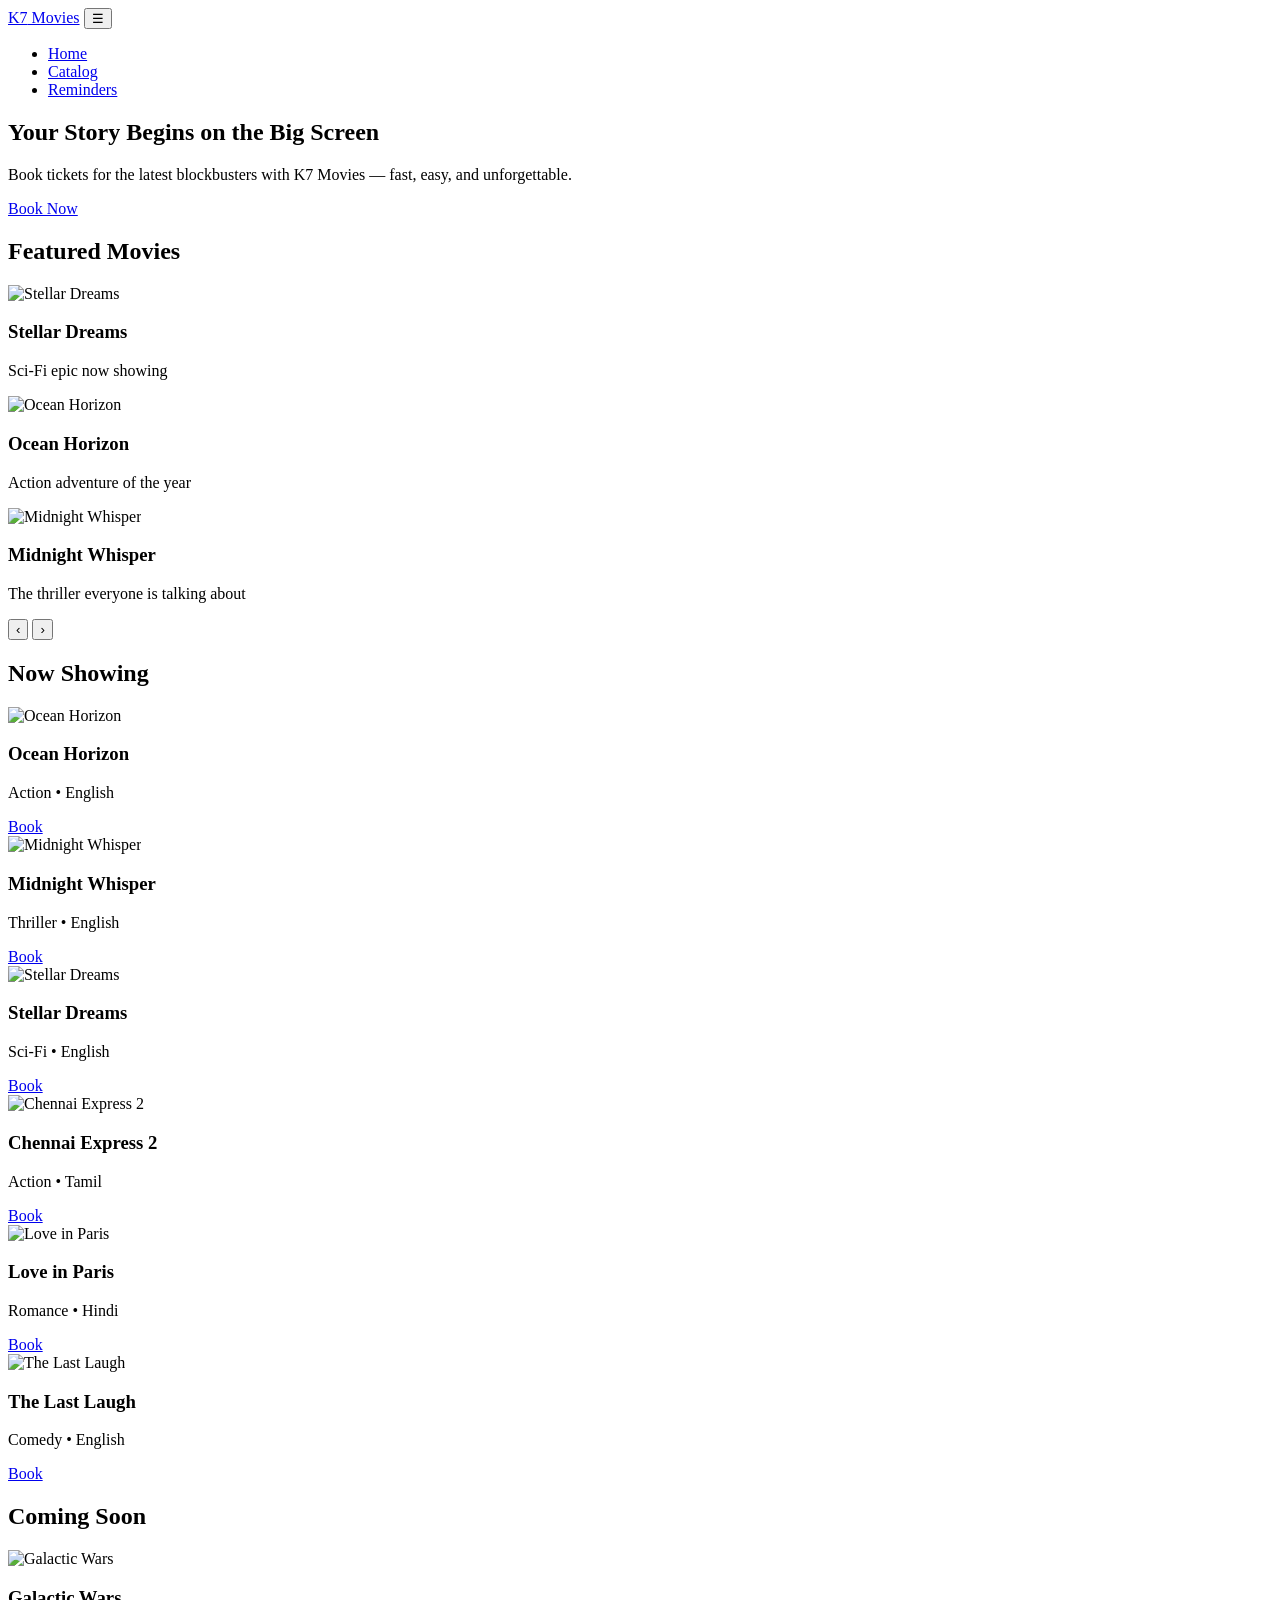
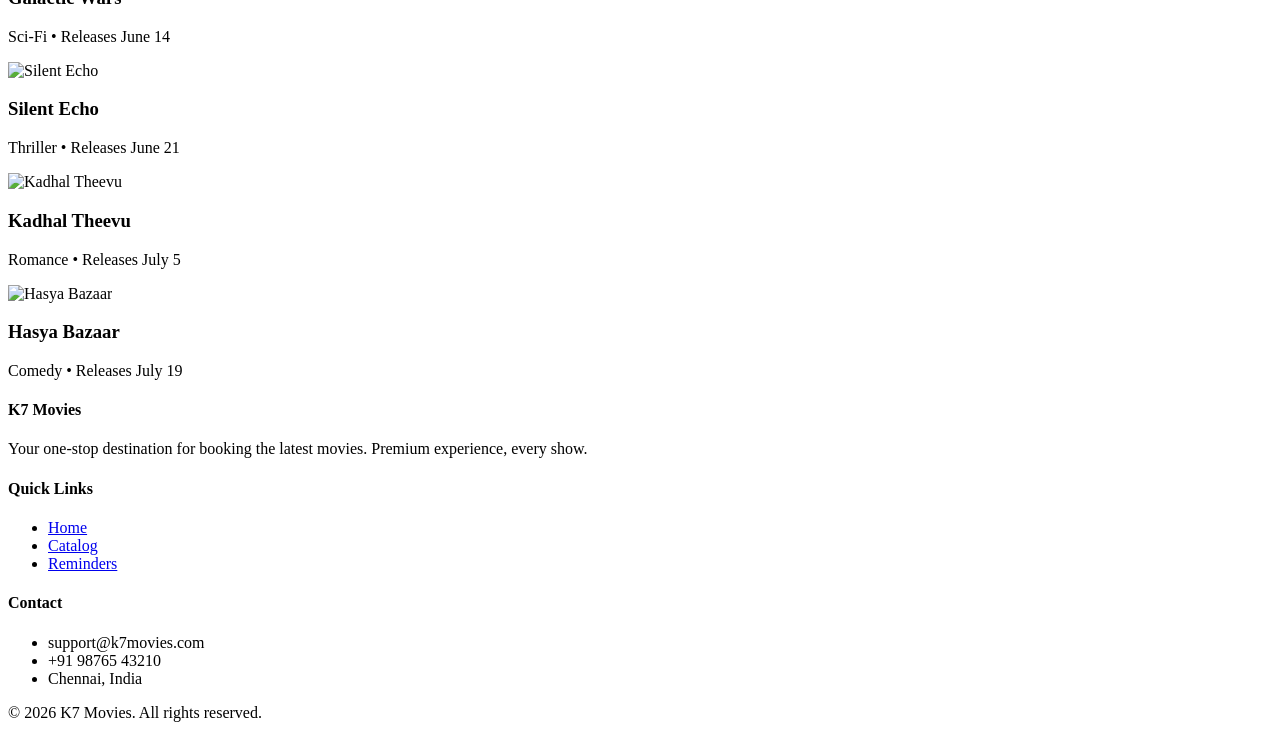
==== index.html @ d570a9d4 "Add files via upload" ====
<!DOCTYPE html>
<html lang="en">
<head>
  <meta charset="UTF-8">
  <meta name="viewport" content="width=device-width, initial-scale=1.0">
  <title>K7 Movies — Book Your Show</title>
  <link rel="preconnect" href="https://fonts.googleapis.com">
  <link rel="preconnect" href="https://fonts.gstatic.com" crossorigin>
  <link href="https://fonts.googleapis.com/css2?family=Poppins:wght@400;500;600;700&display=swap" rel="stylesheet">
  <link rel="stylesheet" href="css/styles.css">
</head>
<body>
  <header class="header">
    <nav class="nav">
      <a href="index.html" class="logo">K7<span> Movies</span></a>
      <button class="menu-toggle" id="menuToggle" aria-label="Toggle menu">☰</button>
      <ul class="nav-links" id="navLinks">
        <li><a href="index.html">Home</a></li>
        <li><a href="catalog.html">Catalog</a></li>
        <li><a href="reminder.html">Reminders</a></li>
      </ul>
    </nav>
  </header>

  <main>
    <!-- Hero banner -->
    <section class="hero">
      <div class="hero-content">
        <h1>Your Story Begins on the Big Screen</h1>
        <p>Book tickets for the latest blockbusters with K7 Movies — fast, easy, and unforgettable.</p>
        <a href="catalog.html" class="btn">Book Now</a>
      </div>
    </section>

    <!-- Featured carousel -->
    <section class="section" id="featured">
      <h2 class="section-title">Featured Movies</h2>
      <div class="carousel">
        <div class="carousel-track">
          <div class="carousel-slide">
            <img src="https://placehold.co/1200x500/0A2540/FFFFFF?text=Stellar+Dreams" alt="Stellar Dreams">
            <div class="carousel-caption"><h3>Stellar Dreams</h3><p>Sci-Fi epic now showing</p></div>
          </div>
          <div class="carousel-slide">
            <img src="https://placehold.co/1200x500/1E5AA8/FFFFFF?text=Ocean+Horizon" alt="Ocean Horizon">
            <div class="carousel-caption"><h3>Ocean Horizon</h3><p>Action adventure of the year</p></div>
          </div>
          <div class="carousel-slide">
            <img src="https://placehold.co/1200x500/4A90E2/FFFFFF?text=Midnight+Whisper" alt="Midnight Whisper">
            <div class="carousel-caption"><h3>Midnight Whisper</h3><p>The thriller everyone is talking about</p></div>
          </div>
        </div>
        <button class="carousel-btn prev" aria-label="Previous slide">‹</button>
        <button class="carousel-btn next" aria-label="Next slide">›</button>
        <div class="carousel-dots"></div>
      </div>
    </section>

    <!-- Now Showing -->
    <section class="section" id="now-showing">
      <h2 class="section-title">Now Showing</h2>
      <div class="movie-grid">
        <article class="movie-card">
          <img src="https://placehold.co/300x420/0A2540/FFFFFF?text=Ocean+Horizon" alt="Ocean Horizon">
          <div class="movie-info">
            <h3>Ocean Horizon</h3>
            <p class="meta">Action • English</p>
            <a href="catalog.html" class="btn">Book</a>
          </div>
        </article>
        <article class="movie-card">
          <img src="https://placehold.co/300x420/1E5AA8/FFFFFF?text=Midnight+Whisper" alt="Midnight Whisper">
          <div class="movie-info">
            <h3>Midnight Whisper</h3>
            <p class="meta">Thriller • English</p>
            <a href="catalog.html" class="btn">Book</a>
          </div>
        </article>
        <article class="movie-card">
          <img src="https://placehold.co/300x420/4A90E2/FFFFFF?text=Stellar+Dreams" alt="Stellar Dreams">
          <div class="movie-info">
            <h3>Stellar Dreams</h3>
            <p class="meta">Sci-Fi • English</p>
            <a href="catalog.html" class="btn">Book</a>
          </div>
        </article>
        <article class="movie-card">
          <img src="https://placehold.co/300x420/0A2540/FFFFFF?text=Chennai+Express" alt="Chennai Express 2">
          <div class="movie-info">
            <h3>Chennai Express 2</h3>
            <p class="meta">Action • Tamil</p>
            <a href="catalog.html" class="btn">Book</a>
          </div>
        </article>
        <article class="movie-card">
          <img src="https://placehold.co/300x420/1E5AA8/FFFFFF?text=Love+in+Paris" alt="Love in Paris">
          <div class="movie-info">
            <h3>Love in Paris</h3>
            <p class="meta">Romance • Hindi</p>
            <a href="catalog.html" class="btn">Book</a>
          </div>
        </article>
        <article class="movie-card">
          <img src="https://placehold.co/300x420/4A90E2/FFFFFF?text=The+Last+Laugh" alt="The Last Laugh">
          <div class="movie-info">
            <h3>The Last Laugh</h3>
            <p class="meta">Comedy • English</p>
            <a href="catalog.html" class="btn">Book</a>
          </div>
        </article>
      </div>
    </section>

    <!-- Coming Soon -->
    <section class="section" id="coming-soon">
      <h2 class="section-title">Coming Soon</h2>
      <div class="movie-grid">
        <article class="movie-card">
          <img src="https://placehold.co/300x420/0A2540/FFFFFF?text=Galactic+Wars" alt="Galactic Wars">
          <div class="movie-info"><h3>Galactic Wars</h3><p class="meta">Sci-Fi • Releases June 14</p></div>
        </article>
        <article class="movie-card">
          <img src="https://placehold.co/300x420/1E5AA8/FFFFFF?text=Silent+Echo" alt="Silent Echo">
          <div class="movie-info"><h3>Silent Echo</h3><p class="meta">Thriller • Releases June 21</p></div>
        </article>
        <article class="movie-card">
          <img src="https://placehold.co/300x420/4A90E2/FFFFFF?text=Kadhal+Theevu" alt="Kadhal Theevu">
          <div class="movie-info"><h3>Kadhal Theevu</h3><p class="meta">Romance • Releases July 5</p></div>
        </article>
        <article class="movie-card">
          <img src="https://placehold.co/300x420/0A2540/FFFFFF?text=Hasya+Bazaar" alt="Hasya Bazaar">
          <div class="movie-info"><h3>Hasya Bazaar</h3><p class="meta">Comedy • Releases July 19</p></div>
        </article>
      </div>
    </section>
  </main>

  <footer class="footer">
    <div class="footer-content">
      <div>
        <h4>K7 Movies</h4>
        <p>Your one-stop destination for booking the latest movies. Premium experience, every show.</p>
      </div>
      <div>
        <h4>Quick Links</h4>
        <ul>
          <li><a href="index.html">Home</a></li>
          <li><a href="catalog.html">Catalog</a></li>
          <li><a href="reminder.html">Reminders</a></li>
        </ul>
      </div>
      <div>
        <h4>Contact</h4>
        <ul>
          <li>support@k7movies.com</li>
          <li>+91 98765 43210</li>
          <li>Chennai, India</li>
        </ul>
      </div>
    </div>
    <div class="footer-bottom">© 2026 K7 Movies. All rights reserved.</div>
  </footer>

  <script src="js/main.js"></script>
</body>
</html>
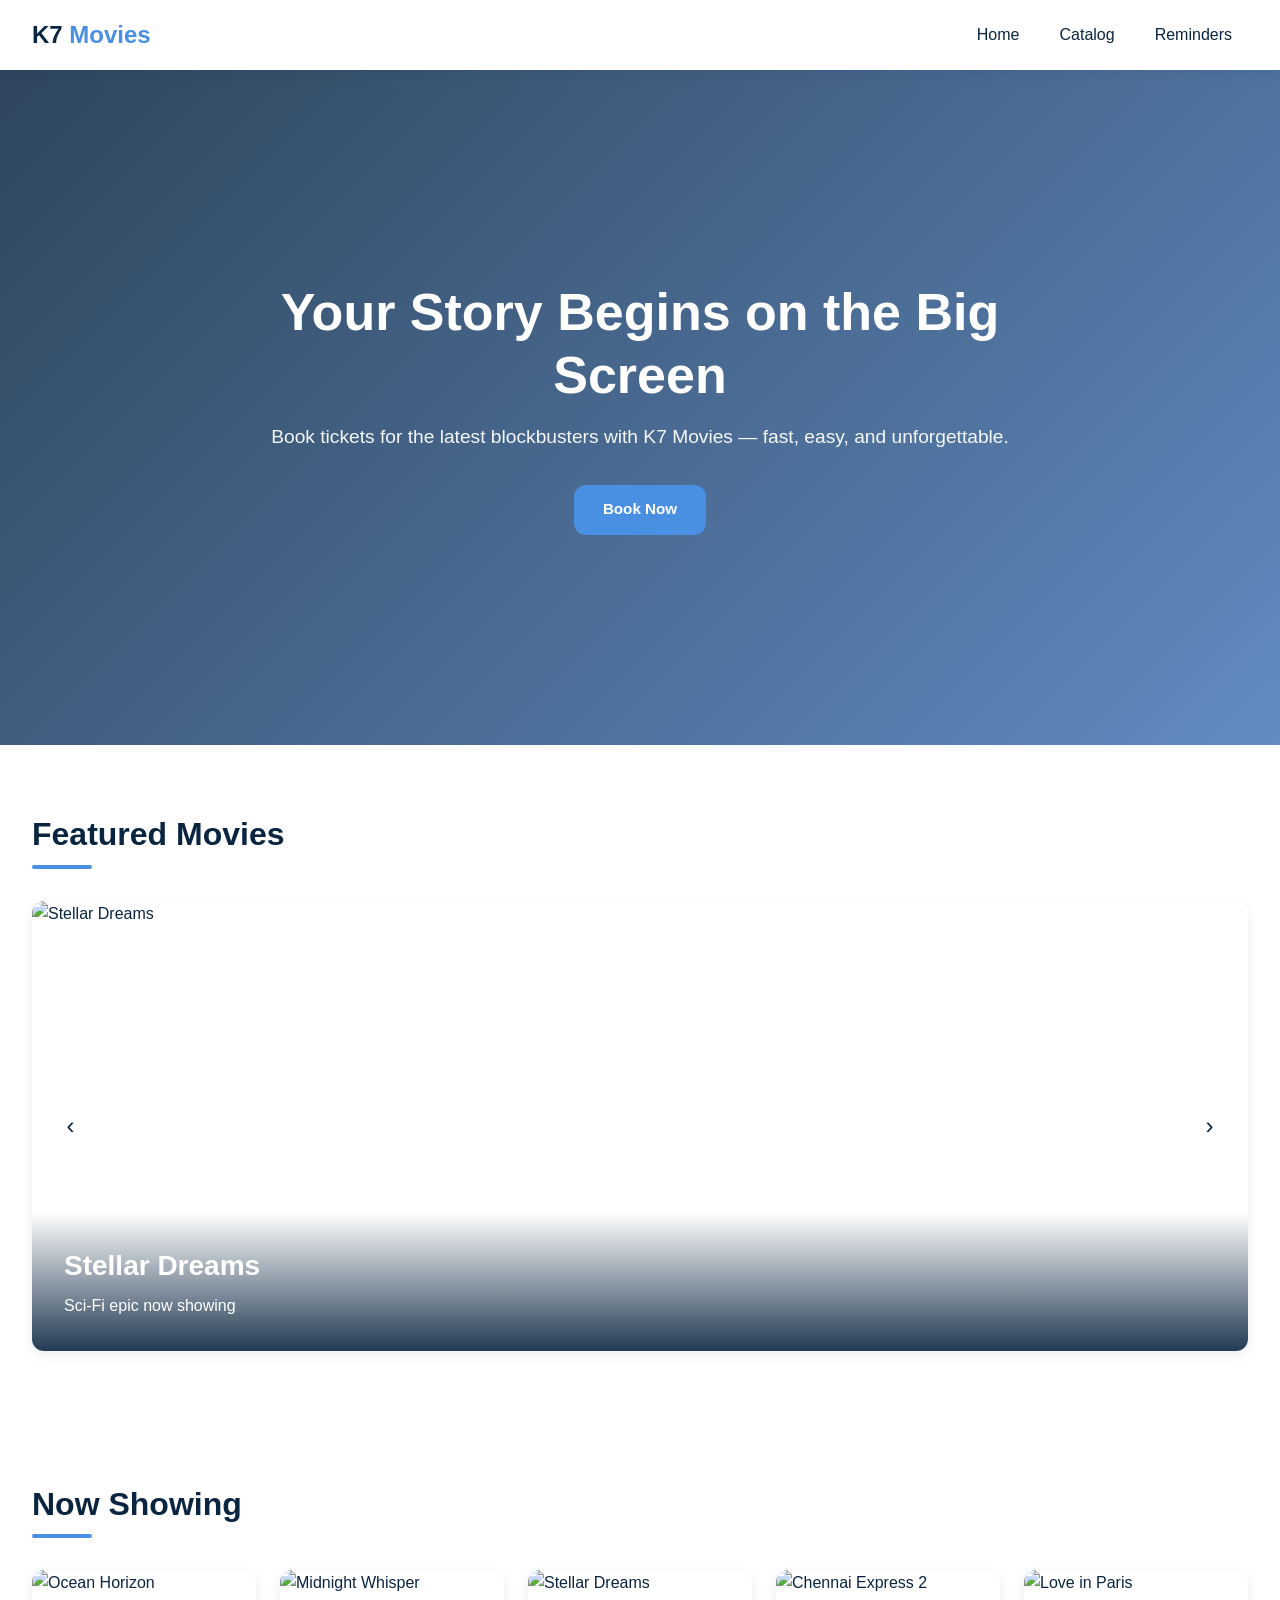
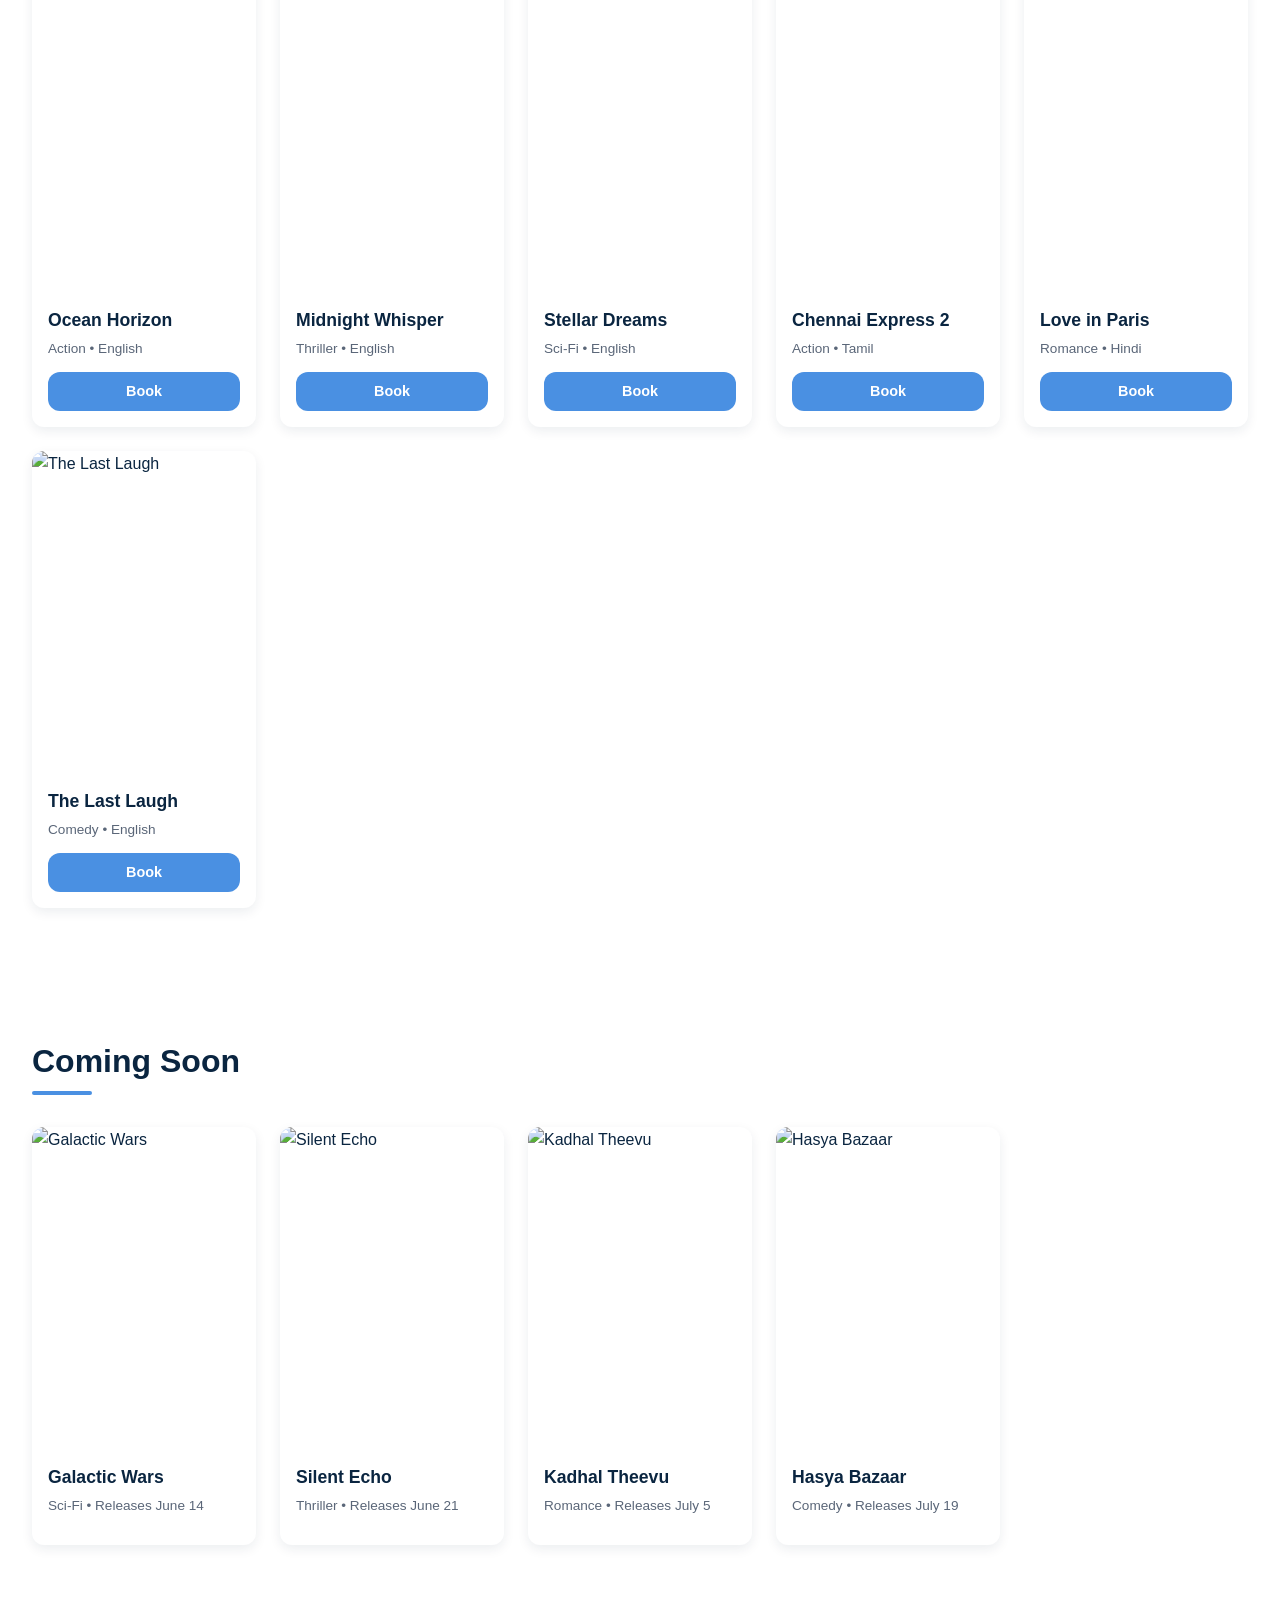
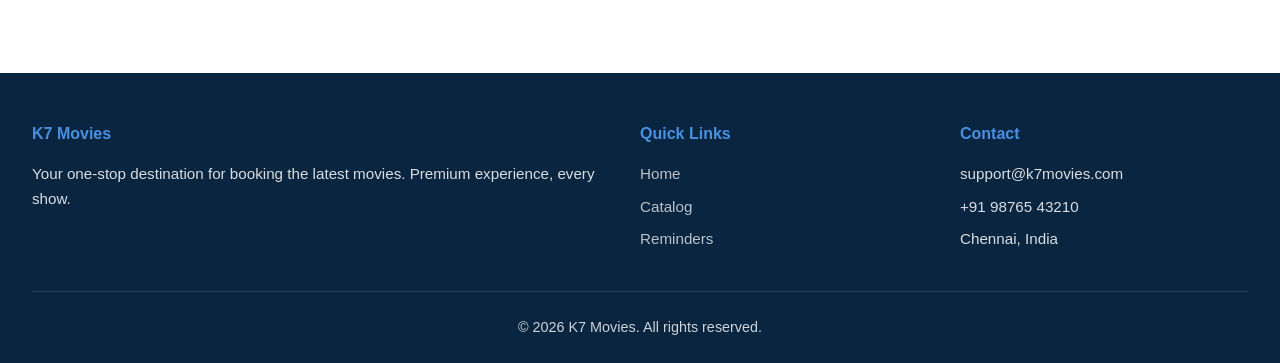
==== commit f431c1db: "Update index.html" ====
--- a/index.html
+++ b/index.html
@@ -7,7 +7,7 @@
   <link rel="preconnect" href="https://fonts.googleapis.com">
   <link rel="preconnect" href="https://fonts.gstatic.com" crossorigin>
   <link href="https://fonts.googleapis.com/css2?family=Poppins:wght@400;500;600;700&display=swap" rel="stylesheet">
-  <link rel="stylesheet" href="css/styles.css">
+  <link rel="stylesheet" href="styles.css">
 </head>
 <body>
   <header class="header">
@@ -163,4 +163,4 @@
 
   <script src="js/main.js"></script>
 </body>
-</html>+</html>
--- a/styles.css
+++ b/styles.css
@@ -0,0 +1,583 @@
+/* ============================================
+   K7 MOVIES — Shared Stylesheet
+   Blue & White palette
+   ============================================ */
+
+:root {
+  --primary-dark: #0A2540;
+  --primary: #1E5AA8;
+  --primary-light: #4A90E2;
+  --white: #FFFFFF;
+  --light-grey: #F4F7FB;
+  --grey: #C5CDD8;
+  --text-dark: #0A2540;
+  --text-grey: #5A6678;
+  --shadow: 0 4px 12px rgba(10, 37, 64, 0.08);
+  --shadow-hover: 0 8px 24px rgba(10, 37, 64, 0.15);
+  --radius: 12px;
+  --transition: all 0.3s ease;
+}
+
+/* Reset */
+* { margin: 0; padding: 0; box-sizing: border-box; }
+html { scroll-behavior: smooth; }
+body {
+  font-family: 'Poppins', sans-serif;
+  background-color: var(--white);
+  color: var(--text-dark);
+  line-height: 1.6;
+}
+a { text-decoration: none; color: inherit; }
+button { cursor: pointer; font-family: inherit; border: none; }
+img { max-width: 100%; display: block; }
+
+/* ===== Header / Nav ===== */
+.header {
+  position: sticky; top: 0;
+  background: var(--white);
+  box-shadow: var(--shadow);
+  z-index: 100;
+}
+.nav {
+  display: flex;
+  justify-content: space-between;
+  align-items: center;
+  padding: 1rem 2rem;
+  max-width: 1400px;
+  margin: 0 auto;
+  position: relative;
+}
+.logo { font-size: 1.5rem; font-weight: 700; color: var(--primary-dark); }
+.logo span { color: var(--primary-light); }
+.nav-links { display: flex; list-style: none; gap: 0.5rem; }
+.nav-links a {
+  color: var(--primary-dark);
+  font-weight: 500;
+  padding: 0.5rem 1rem;
+  border-radius: var(--radius);
+  transition: var(--transition);
+}
+.nav-links a:hover, .nav-links a.active {
+  background: var(--primary-light);
+  color: var(--white);
+}
+.menu-toggle {
+  display: none;
+  background: none;
+  font-size: 1.5rem;
+  color: var(--primary-dark);
+}
+
+/* ===== Hero ===== */
+.hero {
+  position: relative;
+  min-height: 75vh;
+  display: flex;
+  align-items: center;
+  justify-content: center;
+  text-align: center;
+  background:
+    linear-gradient(135deg, rgba(10,37,64,0.85), rgba(30,90,168,0.7)),
+    url('https://placehold.co/1920x1080/0A2540/4A90E2?text=K7+Movies') center/cover;
+  color: var(--white);
+  padding: 2rem;
+}
+.hero-content { max-width: 800px; }
+.hero h1 { font-size: 3.25rem; font-weight: 700; margin-bottom: 1rem; line-height: 1.2; }
+.hero p { font-size: 1.2rem; margin-bottom: 2rem; opacity: 0.95; }
+
+/* ===== Buttons ===== */
+.btn {
+  display: inline-block;
+  padding: 0.8rem 1.8rem;
+  background: var(--primary-light);
+  color: var(--white);
+  border-radius: var(--radius);
+  font-weight: 600;
+  transition: var(--transition);
+  font-size: 0.95rem;
+  text-align: center;
+}
+.btn:hover {
+  background: var(--white);
+  color: var(--primary);
+  transform: translateY(-2px);
+  box-shadow: var(--shadow-hover);
+}
+
+/* ===== Sections ===== */
+.section {
+  padding: 4rem 2rem;
+  max-width: 1400px;
+  margin: 0 auto;
+}
+.section-title {
+  font-size: 2rem;
+  font-weight: 700;
+  margin-bottom: 2rem;
+  color: var(--primary-dark);
+  position: relative;
+  padding-bottom: 0.5rem;
+}
+.section-title::after {
+  content: '';
+  position: absolute;
+  left: 0; bottom: 0;
+  width: 60px; height: 4px;
+  background: var(--primary-light);
+  border-radius: 2px;
+}
+
+/* ===== Carousel ===== */
+.carousel {
+  position: relative;
+  overflow: hidden;
+  border-radius: var(--radius);
+  box-shadow: var(--shadow);
+}
+.carousel-track {
+  display: flex;
+  transition: transform 0.6s ease;
+}
+.carousel-slide { min-width: 100%; position: relative; }
+.carousel-slide img {
+  width: 100%; height: 450px;
+  object-fit: cover;
+}
+.carousel-caption {
+  position: absolute;
+  bottom: 0; left: 0; right: 0;
+  padding: 2rem;
+  background: linear-gradient(transparent, rgba(10,37,64,0.9));
+  color: var(--white);
+}
+.carousel-caption h3 { font-size: 1.75rem; margin-bottom: 0.25rem; }
+.carousel-btn {
+  position: absolute;
+  top: 50%;
+  transform: translateY(-50%);
+  background: rgba(255,255,255,0.9);
+  color: var(--primary-dark);
+  width: 45px; height: 45px;
+  border-radius: 50%;
+  font-size: 1.5rem;
+  display: flex; align-items: center; justify-content: center;
+  transition: var(--transition);
+}
+.carousel-btn:hover { background: var(--primary-light); color: var(--white); }
+.carousel-btn.prev { left: 1rem; }
+.carousel-btn.next { right: 1rem; }
+.carousel-dots {
+  position: absolute;
+  bottom: 1rem;
+  left: 50%;
+  transform: translateX(-50%);
+  display: flex; gap: 0.5rem;
+}
+.dot {
+  width: 10px; height: 10px;
+  border-radius: 50%;
+  background: rgba(255,255,255,0.5);
+  cursor: pointer;
+  transition: var(--transition);
+}
+.dot.active { background: var(--white); width: 25px; border-radius: 5px; }
+
+/* ===== Movie grid + cards ===== */
+.movie-grid {
+  display: grid;
+  grid-template-columns: repeat(auto-fill, minmax(220px, 1fr));
+  gap: 1.5rem;
+}
+.movie-card {
+  background: var(--white);
+  border-radius: var(--radius);
+  overflow: hidden;
+  box-shadow: var(--shadow);
+  transition: var(--transition);
+  cursor: pointer;
+  display: flex;
+  flex-direction: column;
+}
+.movie-card:hover {
+  transform: translateY(-5px);
+  box-shadow: var(--shadow-hover);
+}
+.movie-card img { width: 100%; height: 320px; object-fit: cover; }
+.movie-info {
+  padding: 1rem;
+  flex: 1;
+  display: flex;
+  flex-direction: column;
+}
+.movie-info h3 {
+  font-size: 1.1rem;
+  font-weight: 600;
+  margin-bottom: 0.25rem;
+  color: var(--primary-dark);
+}
+.movie-info .meta {
+  font-size: 0.85rem;
+  color: var(--text-grey);
+  margin-bottom: 0.75rem;
+}
+.movie-info .rating {
+  display: inline-block;
+  background: var(--primary-light);
+  color: var(--white);
+  padding: 0.2rem 0.55rem;
+  border-radius: 4px;
+  font-size: 0.8rem;
+  font-weight: 600;
+  margin-bottom: 0.75rem;
+  width: fit-content;
+}
+.movie-card .btn {
+  padding: 0.5rem 1rem;
+  font-size: 0.9rem;
+  margin-top: auto;
+}
+
+/* ===== Filter bar ===== */
+.filter-bar {
+  background: var(--light-grey);
+  padding: 1.5rem;
+  border-radius: var(--radius);
+  margin-bottom: 2rem;
+  display: grid;
+  grid-template-columns: 1fr 1fr 2fr;
+  gap: 1rem;
+}
+.filter-bar select, .filter-bar input {
+  padding: 0.75rem 1rem;
+  border: 1px solid var(--grey);
+  border-radius: var(--radius);
+  font-family: inherit;
+  font-size: 0.95rem;
+  background: var(--white);
+  color: var(--text-dark);
+}
+.filter-bar select:focus, .filter-bar input:focus {
+  outline: none;
+  border-color: var(--primary-light);
+  box-shadow: 0 0 0 3px rgba(74,144,226,0.15);
+}
+
+/* ===== Modal ===== */
+.modal-overlay {
+  display: none;
+  position: fixed;
+  inset: 0;
+  background: rgba(10,37,64,0.7);
+  z-index: 200;
+  align-items: flex-start;
+  justify-content: center;
+  overflow-y: auto;
+  padding: 2rem 1rem;
+}
+.modal-overlay.active { display: flex; }
+.modal {
+  background: var(--white);
+  border-radius: var(--radius);
+  max-width: 900px;
+  width: 100%;
+  padding: 2rem;
+  position: relative;
+}
+.modal-close {
+  position: absolute;
+  top: 1rem; right: 1rem;
+  background: var(--light-grey);
+  color: var(--primary-dark);
+  width: 36px; height: 36px;
+  border-radius: 50%;
+  font-size: 1.4rem;
+  display: flex; align-items: center; justify-content: center;
+  transition: var(--transition);
+}
+.modal-close:hover { background: var(--primary-light); color: var(--white); }
+
+.modal-header {
+  display: flex;
+  gap: 1.5rem;
+  margin-bottom: 1.5rem;
+  flex-wrap: wrap;
+}
+.modal-header img {
+  width: 200px; height: 280px;
+  object-fit: cover;
+  border-radius: var(--radius);
+}
+.modal-header-info { flex: 1; min-width: 250px; }
+.modal-header-info h2 { color: var(--primary-dark); margin-bottom: 0.5rem; }
+
+.modal-section { margin-bottom: 1.5rem; }
+.modal-section h3 {
+  color: var(--primary-dark);
+  margin-bottom: 0.75rem;
+  font-size: 1.1rem;
+}
+
+/* ===== Show timings ===== */
+.timings { display: flex; gap: 0.75rem; flex-wrap: wrap; }
+.time-btn {
+  padding: 0.6rem 1.2rem;
+  background: var(--white);
+  border: 2px solid var(--primary-light);
+  color: var(--primary);
+  border-radius: var(--radius);
+  font-weight: 500;
+  transition: var(--transition);
+}
+.time-btn:hover, .time-btn.active {
+  background: var(--primary-light);
+  color: var(--white);
+}
+
+/* ===== Seats ===== */
+.screen {
+  background: linear-gradient(180deg, var(--primary-light), transparent);
+  height: 32px;
+  border-radius: 50% 50% 0 0 / 100% 100% 0 0;
+  margin-bottom: 2rem;
+  text-align: center;
+  color: var(--primary-dark);
+  font-weight: 600;
+  font-size: 0.85rem;
+  padding-top: 6px;
+  letter-spacing: 2px;
+}
+.seat-grid {
+  display: grid;
+  grid-template-columns: auto repeat(10, 1fr);
+  gap: 0.4rem;
+  max-width: 600px;
+  margin: 0 auto 1.5rem;
+}
+.row-label {
+  display: flex;
+  align-items: center;
+  justify-content: center;
+  font-weight: 600;
+  color: var(--text-grey);
+  font-size: 0.85rem;
+}
+.seat {
+  aspect-ratio: 1;
+  border: 2px solid var(--primary-light);
+  background: var(--white);
+  border-radius: 6px;
+  font-size: 0.7rem;
+  color: var(--text-grey);
+  display: flex; align-items: center; justify-content: center;
+  transition: var(--transition);
+}
+.seat:hover:not(.booked) { background: var(--light-grey); transform: scale(1.05); }
+.seat.selected {
+  background: var(--primary-light);
+  color: var(--white);
+  border-color: var(--primary);
+}
+.seat.booked {
+  background: var(--grey);
+  border-color: var(--grey);
+  color: var(--text-grey);
+  cursor: not-allowed;
+}
+.seat-legend {
+  display: flex;
+  justify-content: center;
+  gap: 1.5rem;
+  flex-wrap: wrap;
+  margin-bottom: 1.5rem;
+  font-size: 0.85rem;
+  color: var(--text-grey);
+}
+.legend-item { display: flex; align-items: center; gap: 0.5rem; }
+.legend-box {
+  width: 18px; height: 18px;
+  border-radius: 4px;
+  border: 2px solid var(--primary-light);
+}
+.legend-box.selected { background: var(--primary-light); }
+.legend-box.booked { background: var(--grey); border-color: var(--grey); }
+
+.booking-summary {
+  background: var(--light-grey);
+  padding: 1rem 1.25rem;
+  border-radius: var(--radius);
+  display: flex;
+  justify-content: space-between;
+  align-items: center;
+  flex-wrap: wrap;
+  gap: 1rem;
+}
+.summary-info strong { color: var(--primary-dark); }
+
+/* ===== Reminder page ===== */
+.booking-card {
+  background: var(--white);
+  border-radius: var(--radius);
+  box-shadow: var(--shadow);
+  padding: 2rem;
+  max-width: 700px;
+  margin: 0 auto 2rem;
+  border-top: 5px solid var(--primary-light);
+}
+.booking-card h2 { color: var(--primary-dark); margin-bottom: 1.5rem; }
+.booking-details {
+  display: grid;
+  grid-template-columns: 1fr 1fr;
+  gap: 1rem;
+}
+.detail-item {
+  background: var(--light-grey);
+  padding: 1rem;
+  border-radius: var(--radius);
+}
+.detail-item .label {
+  font-size: 0.85rem;
+  color: var(--text-grey);
+  margin-bottom: 0.25rem;
+}
+.detail-item .value {
+  font-weight: 600;
+  color: var(--primary-dark);
+  font-size: 1.05rem;
+}
+
+.countdown {
+  background: linear-gradient(135deg, var(--primary-dark), var(--primary));
+  color: var(--white);
+  padding: 2rem;
+  border-radius: var(--radius);
+  text-align: center;
+}
+.countdown h3 { margin-bottom: 1rem; font-weight: 500; }
+.countdown-timer {
+  display: flex;
+  justify-content: center;
+  gap: 1rem;
+  flex-wrap: wrap;
+}
+.time-unit {
+  background: rgba(255,255,255,0.15);
+  padding: 1rem;
+  border-radius: var(--radius);
+  min-width: 80px;
+}
+.time-unit .number {
+  font-size: 2rem;
+  font-weight: 700;
+  display: block;
+}
+.time-unit .label {
+  font-size: 0.75rem;
+  opacity: 0.9;
+  text-transform: uppercase;
+  letter-spacing: 1px;
+}
+
+.notifications { max-width: 700px; margin: 0 auto; }
+.notifications .section-title { font-size: 1.5rem; margin-bottom: 1rem; }
+.notification {
+  background: var(--white);
+  border-left: 4px solid var(--primary-light);
+  padding: 1rem;
+  border-radius: var(--radius);
+  box-shadow: var(--shadow);
+  margin-bottom: 0.75rem;
+  display: flex;
+  align-items: center;
+  gap: 1rem;
+}
+.notification .icon {
+  width: 40px; height: 40px;
+  border-radius: 50%;
+  background: var(--light-grey);
+  display: flex; align-items: center; justify-content: center;
+  font-size: 1.2rem;
+  flex-shrink: 0;
+}
+.notification .msg { color: var(--text-dark); font-weight: 500; }
+.notification .time { font-size: 0.8rem; color: var(--text-grey); }
+
+.empty-state {
+  text-align: center;
+  padding: 3rem 1rem;
+  color: var(--text-grey);
+  grid-column: 1 / -1;
+}
+
+/* ===== Footer ===== */
+.footer {
+  background: var(--primary-dark);
+  color: var(--white);
+  padding: 3rem 2rem 1.5rem;
+  margin-top: 4rem;
+}
+.footer-content {
+  max-width: 1400px;
+  margin: 0 auto 2rem;
+  display: grid;
+  grid-template-columns: 2fr 1fr 1fr;
+  gap: 2rem;
+}
+.footer h4 { margin-bottom: 1rem; color: var(--primary-light); }
+.footer ul { list-style: none; }
+.footer ul li { margin-bottom: 0.5rem; }
+.footer ul li a, .footer p, .footer ul li {
+  color: var(--white);
+  opacity: 0.85;
+  font-size: 0.95rem;
+  transition: var(--transition);
+}
+.footer ul li a:hover { opacity: 1; color: var(--primary-light); }
+.footer-bottom {
+  text-align: center;
+  padding-top: 1.5rem;
+  border-top: 1px solid rgba(255,255,255,0.15);
+  font-size: 0.9rem;
+  opacity: 0.8;
+}
+
+/* ===== Responsive ===== */
+@media (max-width: 768px) {
+  .menu-toggle { display: block; }
+  .nav-links {
+    position: absolute;
+    top: 100%; left: 0; right: 0;
+    background: var(--white);
+    flex-direction: column;
+    padding: 1rem;
+    box-shadow: var(--shadow);
+    display: none;
+  }
+  .nav-links.active { display: flex; }
+  .hero h1 { font-size: 2.25rem; }
+  .hero p { font-size: 1rem; }
+  .section { padding: 2.5rem 1rem; }
+  .section-title { font-size: 1.5rem; }
+  .filter-bar { grid-template-columns: 1fr; }
+  .footer-content { grid-template-columns: 1fr; text-align: center; }
+  .carousel-slide img { height: 280px; }
+  .carousel-caption { padding: 1rem; }
+  .carousel-caption h3 { font-size: 1.25rem; }
+  .booking-details { grid-template-columns: 1fr; }
+  .modal { padding: 1.5rem; }
+  .modal-header img { width: 140px; height: 200px; margin: 0 auto; }
+  .seat-grid { gap: 0.25rem; max-width: 100%; }
+  .seat { font-size: 0.6rem; }
+  .time-unit { min-width: 65px; padding: 0.75rem 0.5rem; }
+  .time-unit .number { font-size: 1.5rem; }
+}
+
+@media (max-width: 480px) {
+  .movie-grid { grid-template-columns: repeat(2, 1fr); gap: 0.75rem; }
+  .movie-card img { height: 220px; }
+  .movie-info h3 { font-size: 0.95rem; }
+  .hero h1 { font-size: 1.75rem; }
+  .nav { padding: 1rem; }
+  .seat-grid { gap: 0.2rem; }
+  .row-label { font-size: 0.7rem; }
+}
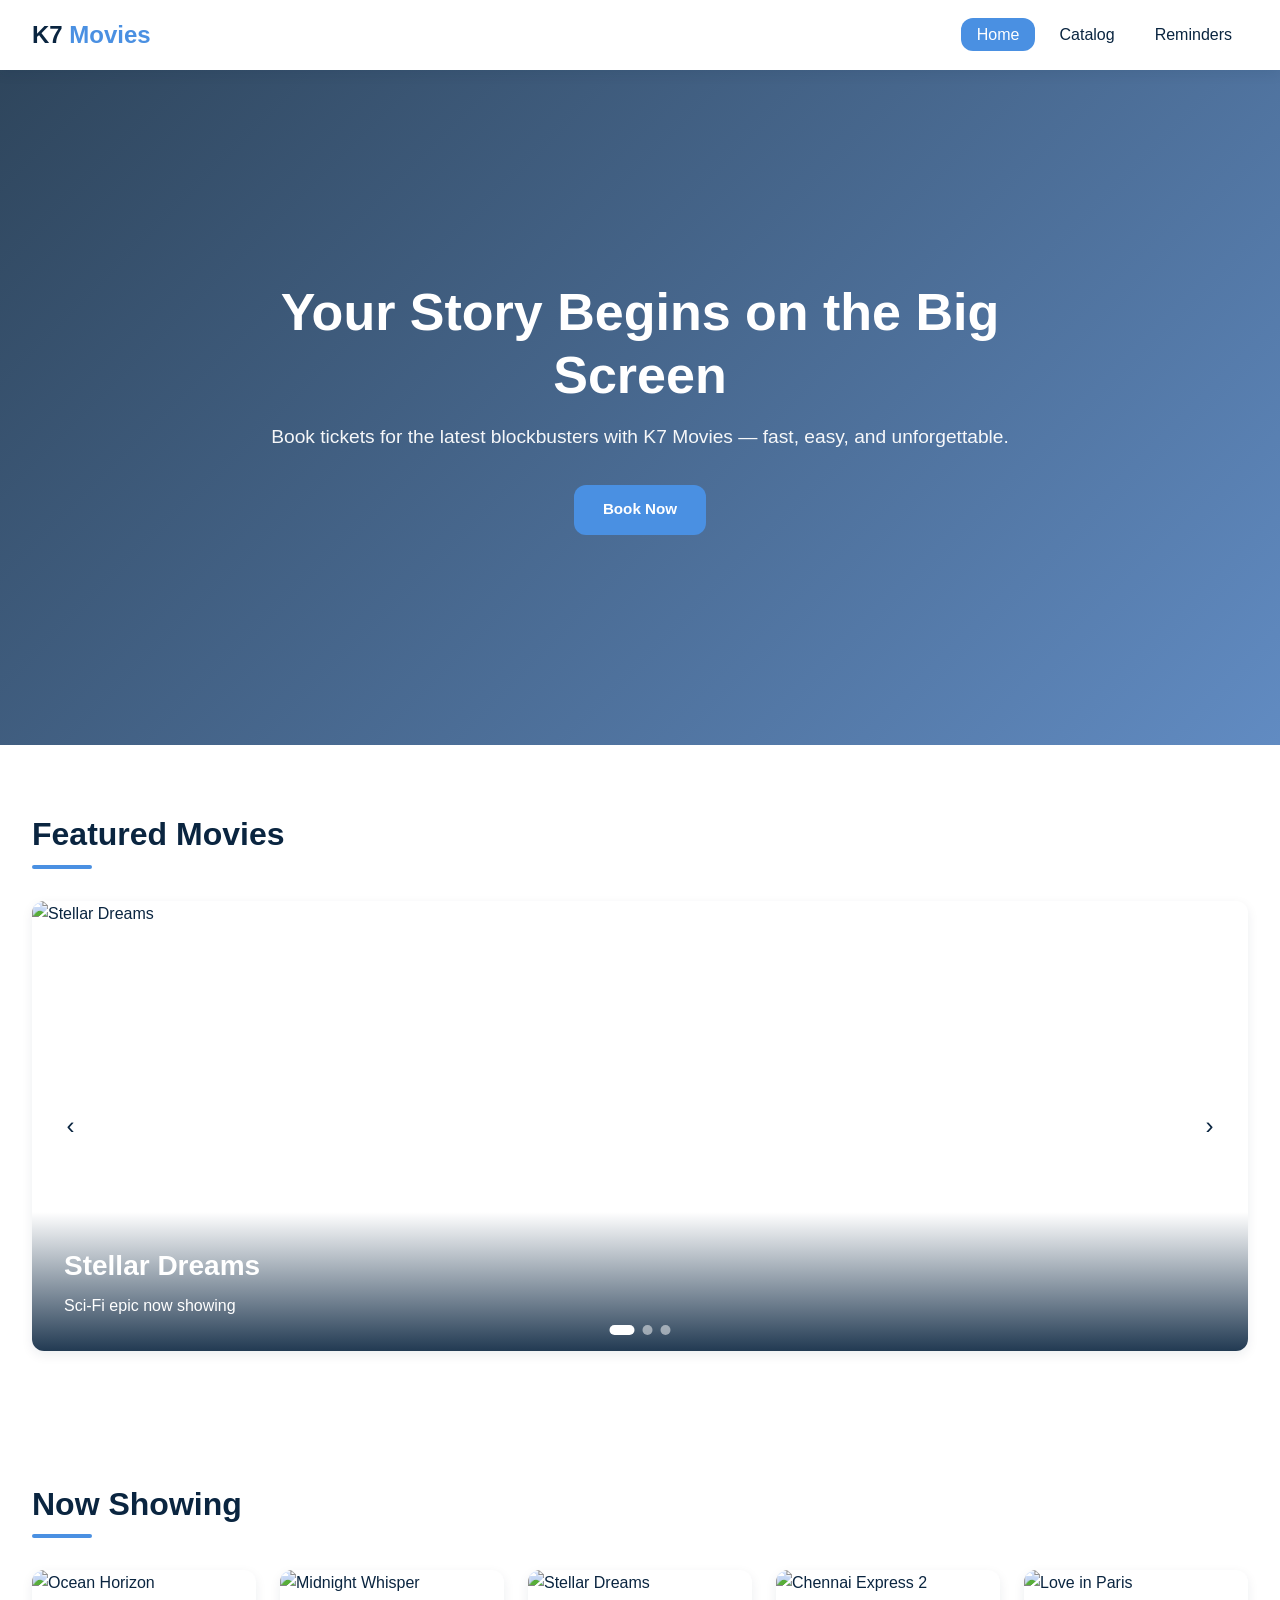
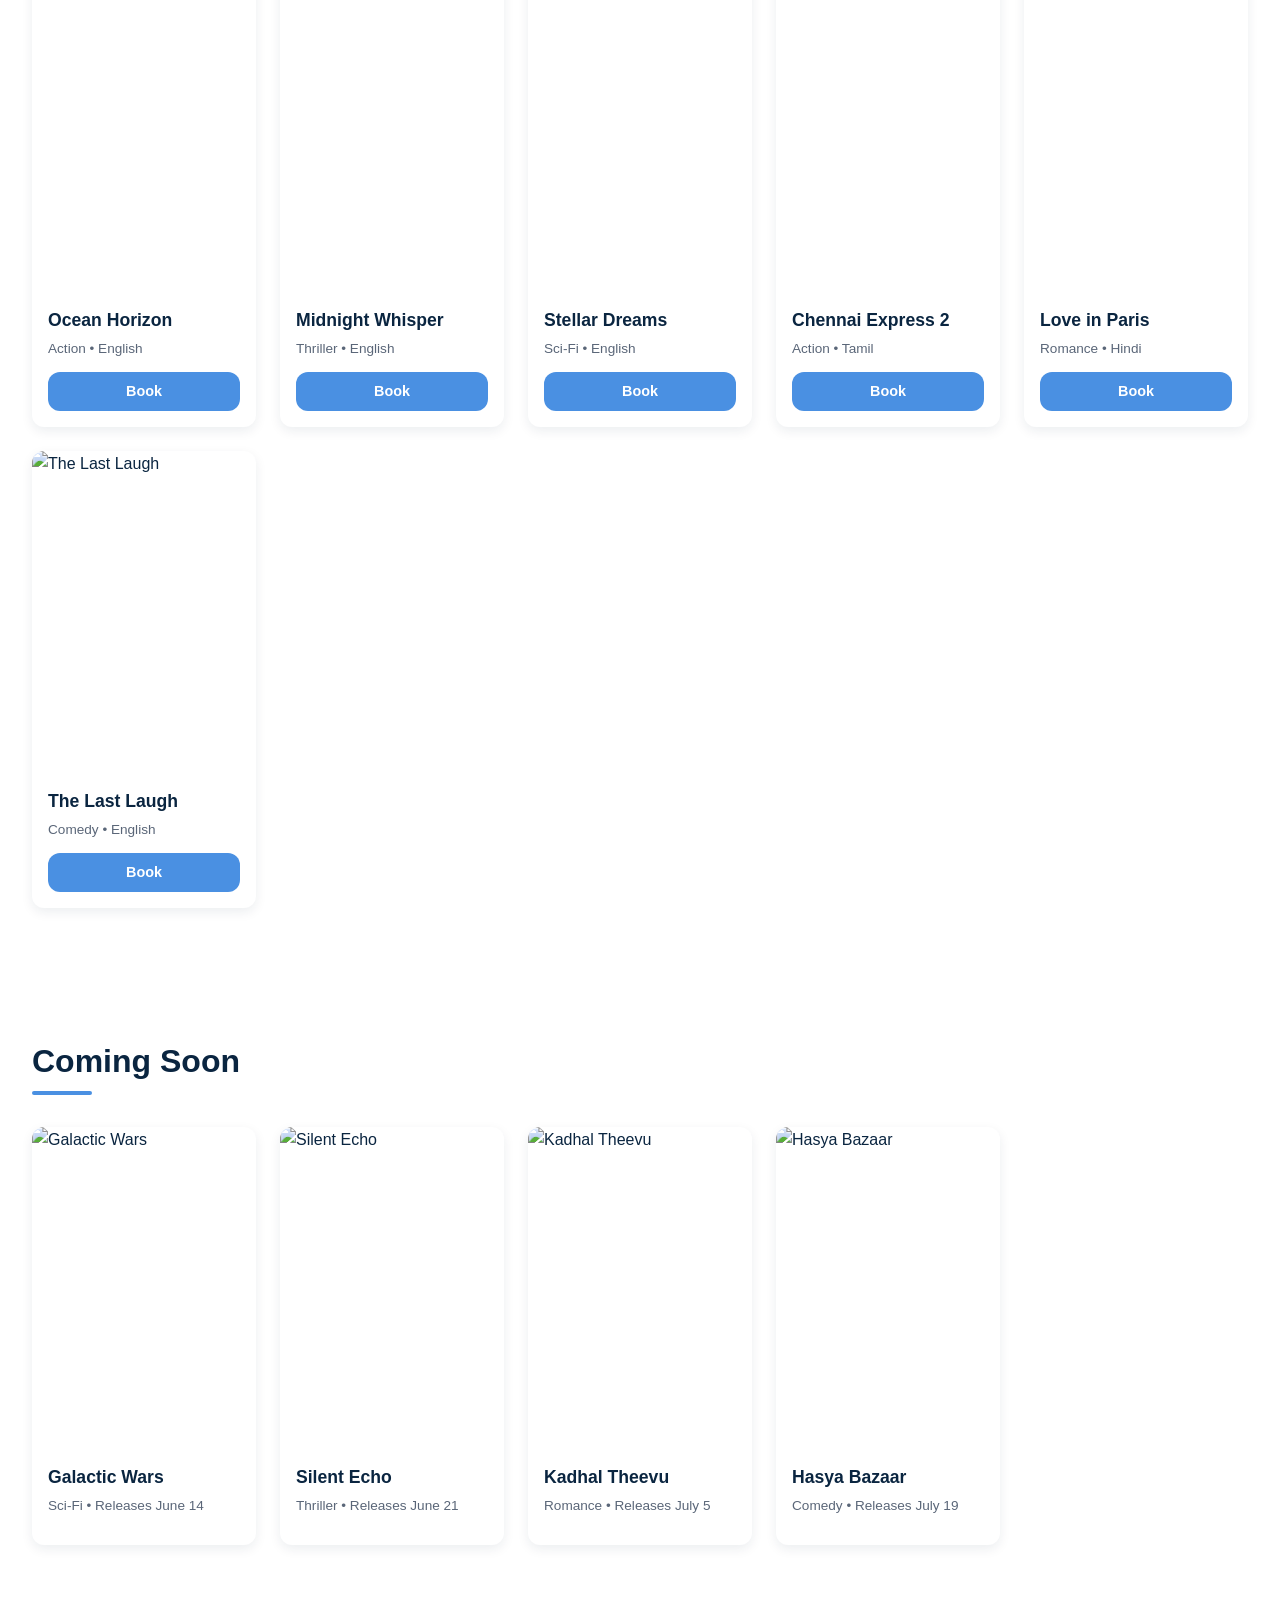
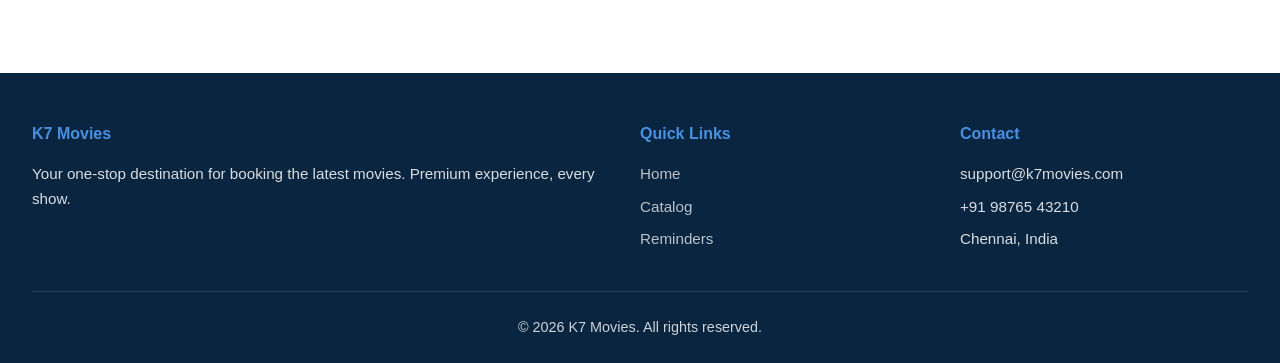
==== commit 8f1760d4: "Update index.html" ====
--- a/index.html
+++ b/index.html
@@ -161,6 +161,6 @@
     <div class="footer-bottom">© 2026 K7 Movies. All rights reserved.</div>
   </footer>
 
-  <script src="js/main.js"></script>
+  <script src="main.js"></script>
 </body>
 </html>
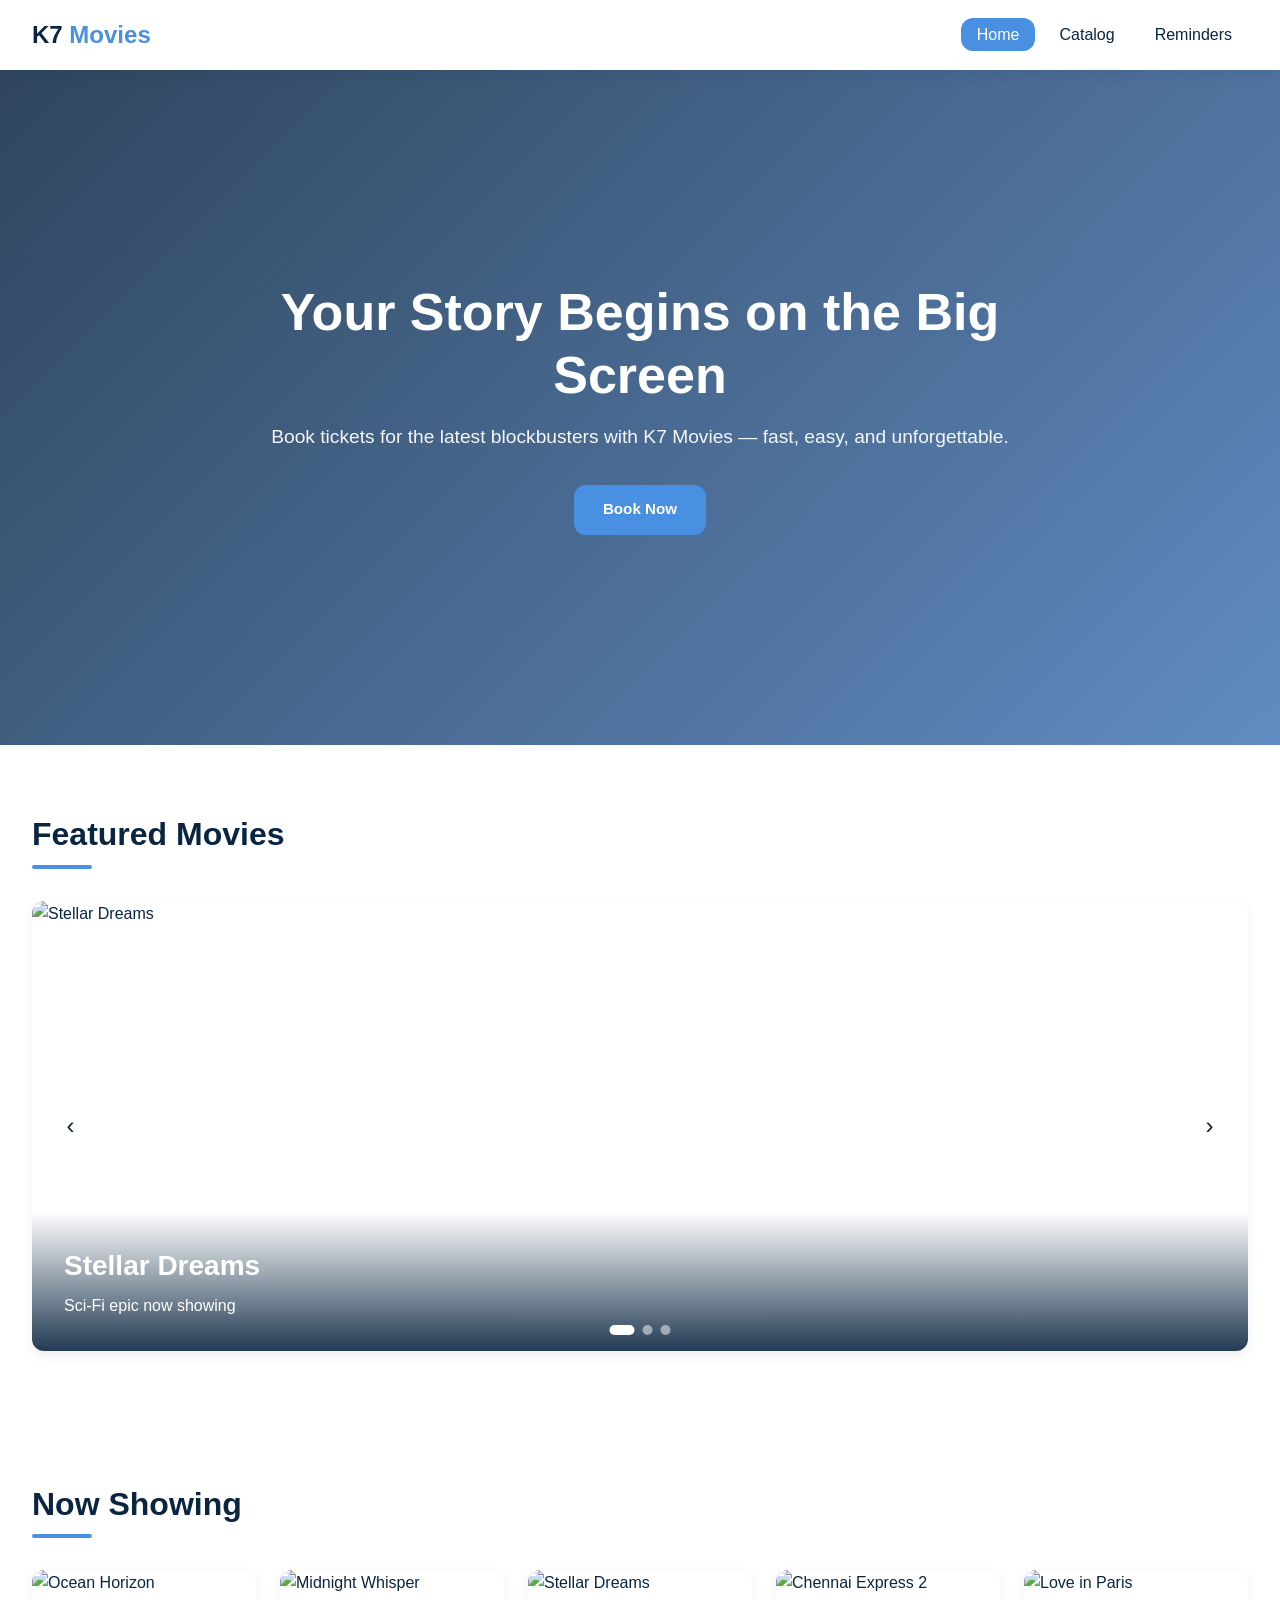
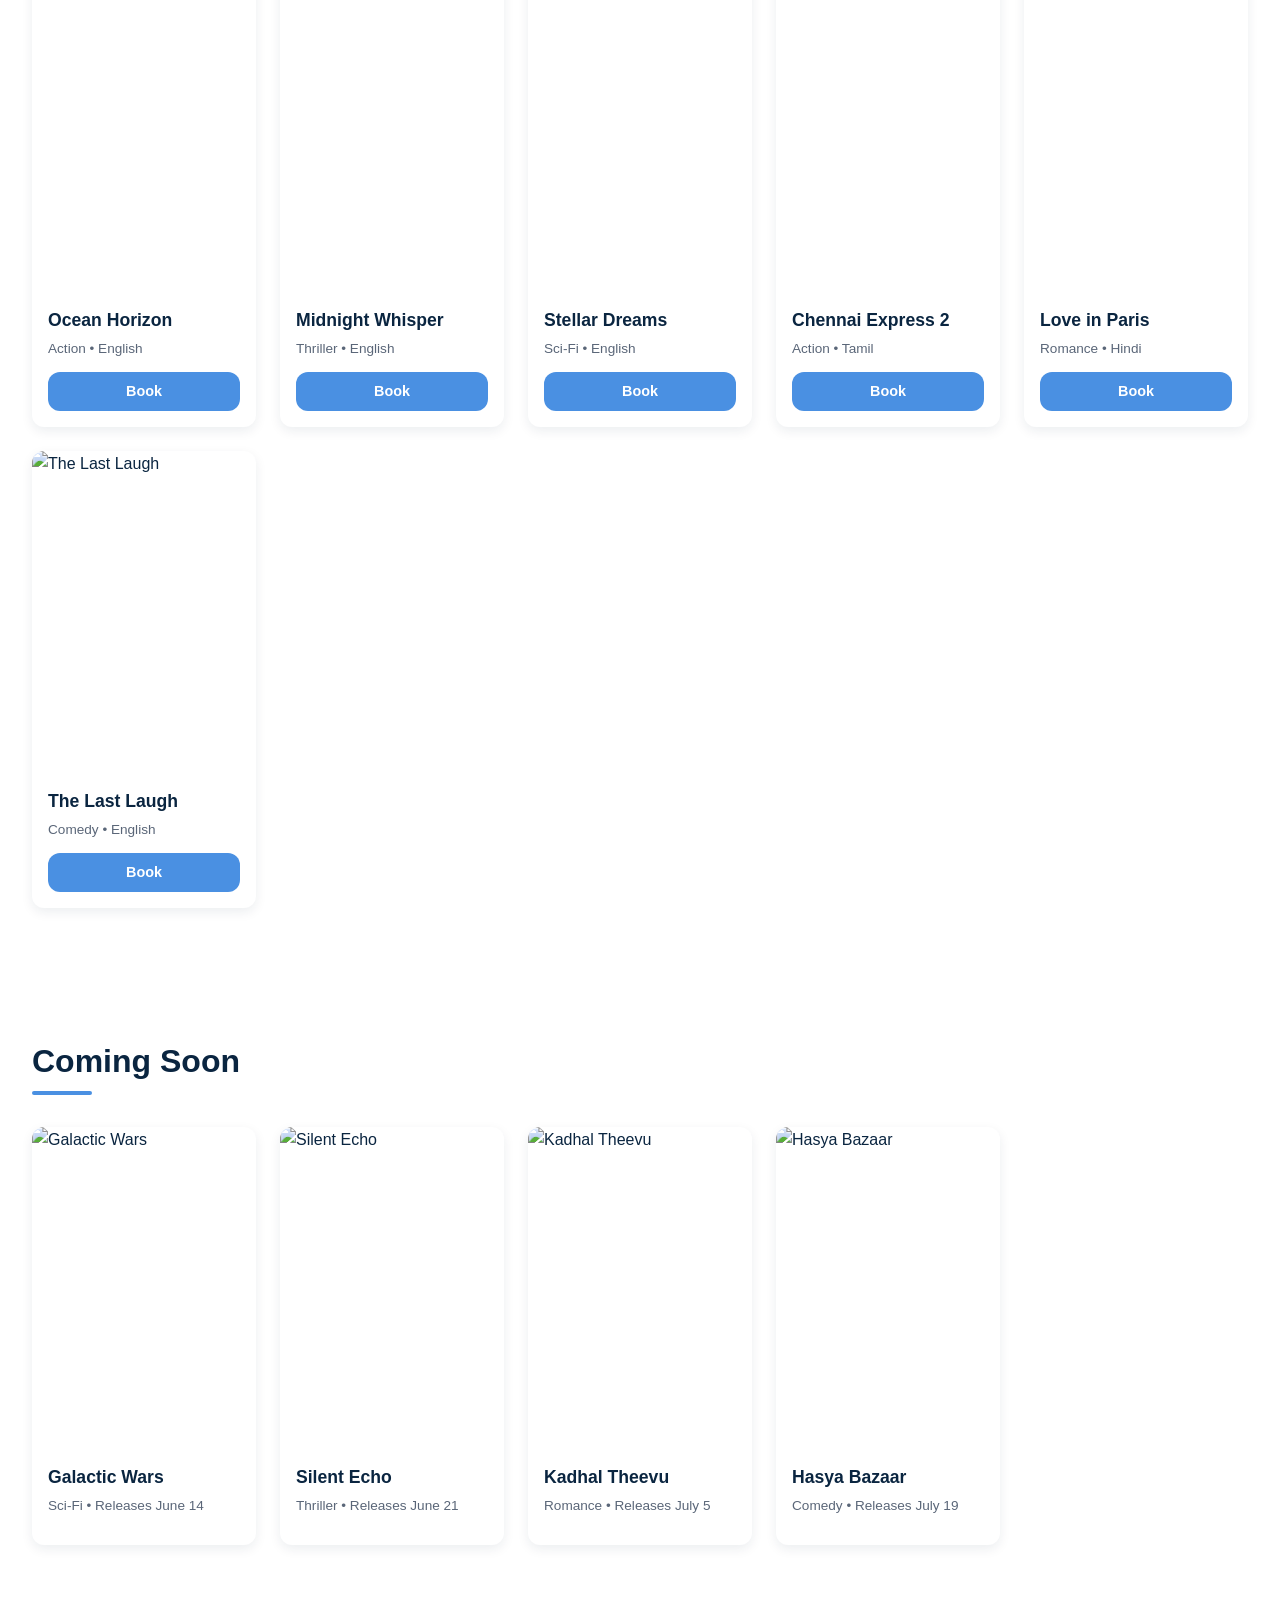
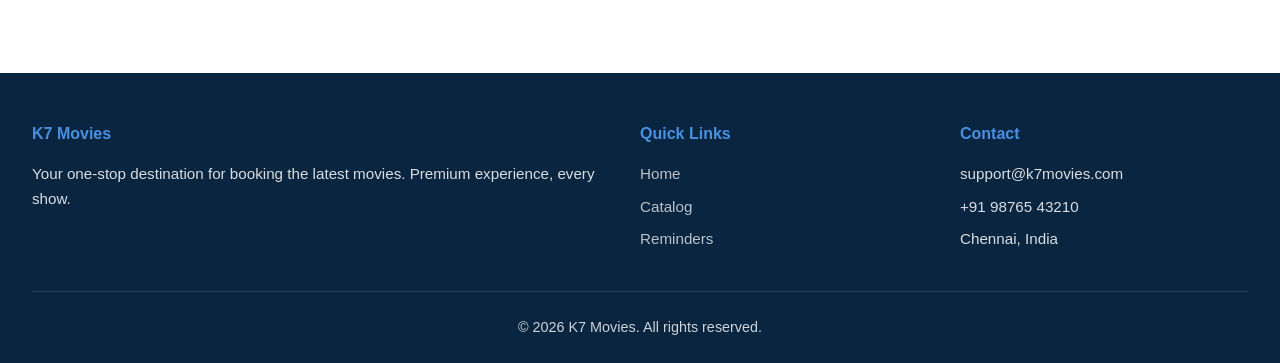
==== commit dc8e9767: "Update index.html" ====
--- a/index.html
+++ b/index.html
@@ -12,7 +12,7 @@
 <body>
   <header class="header">
     <nav class="nav">
-      <a href="index.html" class="logo">K7<span> Movies</span></a>
+      <a href="index.html" class="logo">K7 <span> Movies</span></a>
       <button class="menu-toggle" id="menuToggle" aria-label="Toggle menu">☰</button>
       <ul class="nav-links" id="navLinks">
         <li><a href="index.html">Home</a></li>
